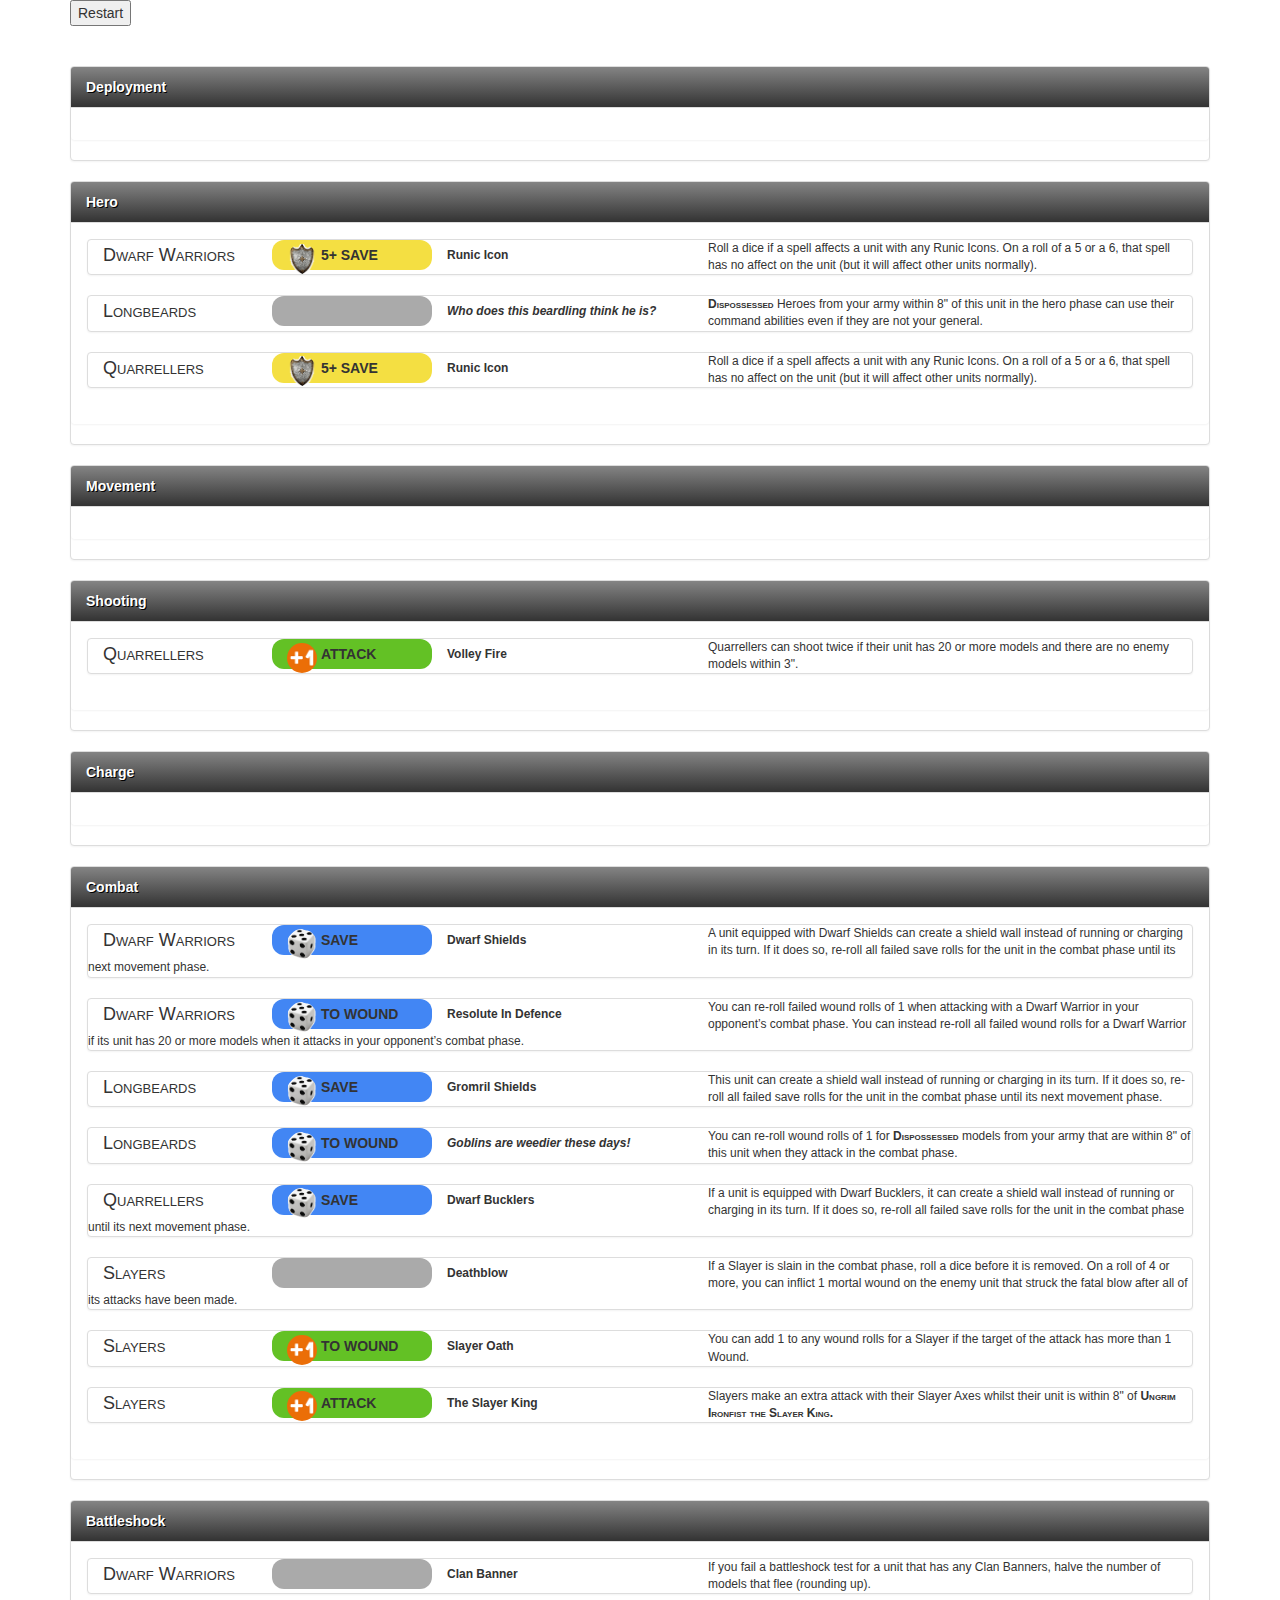
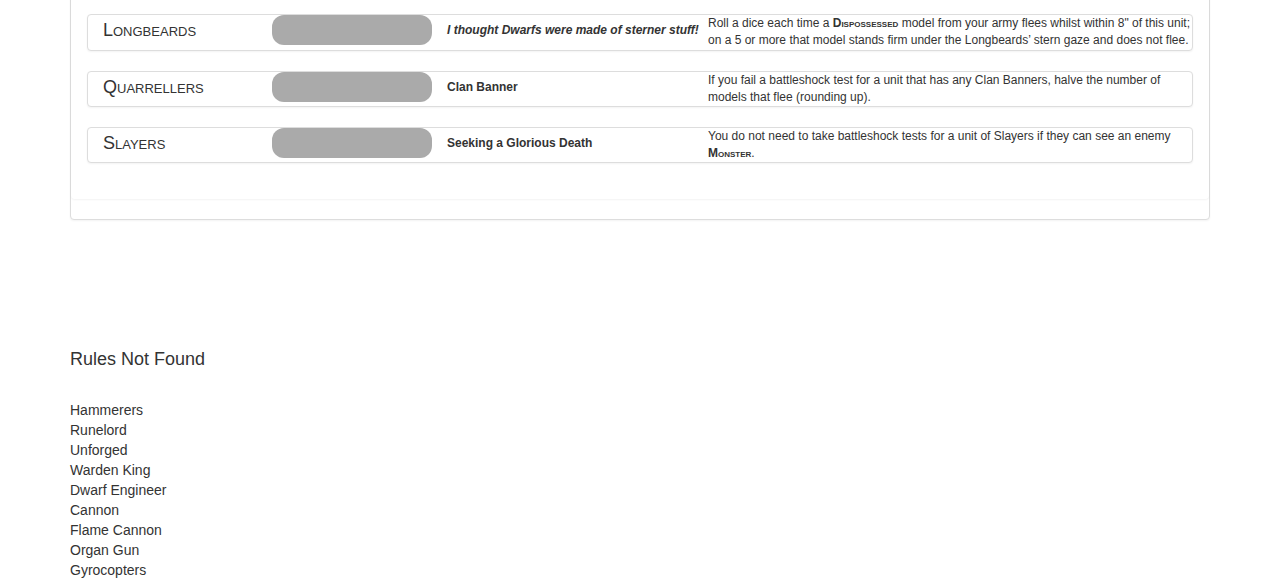
==== index.html @ 74fa249e "started work on bootstrap formatting" ====
<html>
<head>
	<title>AoS Rules Reminder</title>

<link rel="stylesheet" href="styles/main.css">

	<script src="scripts/main.js"></script>

	<script src="scripts/lzString/lz-string.min.js"></script>
	<script src="scripts/jquery-3.1.1.min.js"></script>
	<script src="scripts/bootstrap.min.js"></script>


	<link rel="stylesheet" href="styles/bootstrap.min.css">
	<link rel="stylesheet" href="styles/bootstrap-theme.min.css">

</head>

<body>

<div class="container">

	<div id='inputBox'>
		<div>Paste text here</div>
		<div><input type="text" id="text" /></div>
		<div><button id='go' onClick="go()">Go</button></div>
	</div>

	<div id='restartBox'>
		<div><button id='restart' onClick="restart()">Restart</button></div>
	</div>


	<div id='rules-container'>
		<span id="rules"></span>
	</div>

	<div id='missing-container'>
		<span id="missing"></span>
	</div>

	<div>
		<span id="debug"></span>
	</div>

</div>
<script type="text/javascript">

// $('#text').val('[base64]');

// $('#text').val('[base64]');

$('#text').val('[base64]');

go();
</script>

</body>
</html>
---- styles/main.css ----
body {
	/*background-image: linear-gradient(140deg, #eee, #ccc);*/
    font-family: "Roboto", sans-serif;
}

#restart {
	display: none;
}

.phase{
	/*background-color: #d9edf7 !important;*/
	background: -webkit-linear-gradient(#848484, #333333) !important;; /* For Safari 5.1 to 6.0 */
  	background: -o-linear-gradient(#848484, #333333) !important;; /* For Opera 11.1 to 12.0 */
  	background: -moz-linear-gradient(#848484, #333333) !important;; /* For Firefox 3.6 to 15 */
  	background: linear-gradient(#848484, #333333) !important;; /* Standard syntax */
    font-weight: bold !important;
    color: white !important;
    text-shadow: 1px 1px black;
}

#rules-container {
	padding-top: 40px;
	clear: both;
}

.rule {
	clear: both;
	min-height: 30px;
}

.unit-name {
	float: left;
	height: 30px;
	line-height: 30px;
	vertical-align: middle;
	font-size: 18px;
	font-variant: small-caps;
}

.rule-name {
	float: left;
	height: 30px;
	line-height: 30px;
	vertical-align: middle;
	font-size: 12px;
	font-weight: bold;
	padding-left: 10px;
	padding-right: 10px;
}

.icon {
	height : 30px;
	min-width: 160px;
	float: left;
}

.rounded-corners {
	border-radius: 12px;
}

.buff {
	background: #63c125;
}

.debuff {
	background: #ae0000;
}

.reroll {
	background: #4286f4;
}

.save {
	background: #f4df42;
}

.other {
	background: #aaa;
}

.icon-img {
	background-size: 30px;
    background-repeat: no-repeat;
    border-radius: 50%;
    height: 30px;
    width: 30px;
    display: inline-block;
    /*float: left;*/
}

.buff .icon-img {
	background-image: url("../images/buff.png");
}

.debuff .icon-img {
	background-image: url("../images/debuff.png");
}

.reroll .icon-img {
	background-image: url("../images/dice.png");
}

.save .icon-img {
	background-image: url("../images/shield.png");
}

.other .icon-img {
	/*background-image: url("../images/other.png");*/
}

.icon-text {
	font-weight: bold;
	height: 30px;
    line-height: 30px;
	vertical-align: middle;
    display: inline;
    /*padding-left: 4px; */
	/*color: white;*/
}

.description {
	font-size: 12px;
	/*line-height: 30px;*/
	/*vertical-align: middle;*/
}

#missing-container {
	padding-top: 100px;
}

.keyword {
	font-variant: small-caps;
	font-weight: bold;
}
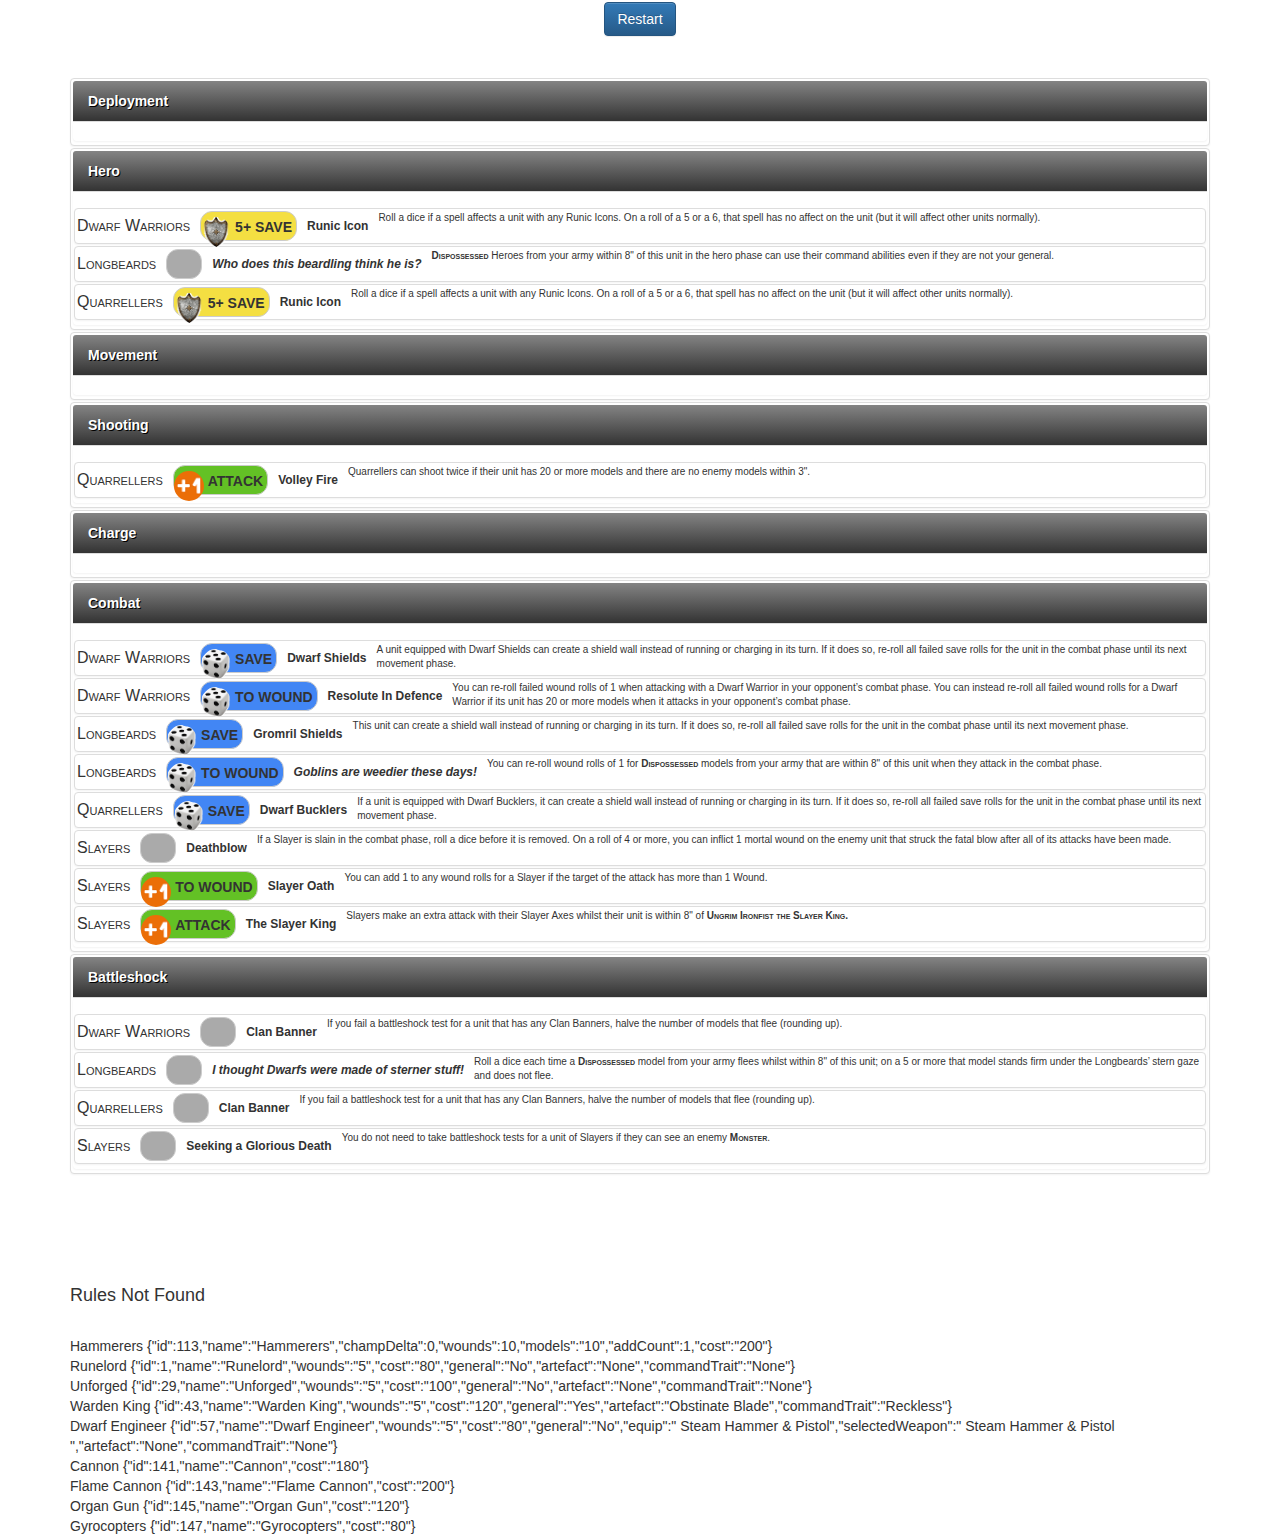
==== commit eae730a4: "more work on bootstrap" ====
--- a/index.html
+++ b/index.html
@@ -18,18 +18,19 @@
 
 <body>
 
-<div class="container">
-
+<div id="input-container">
 	<div id='inputBox'>
 		<div>Paste text here</div>
-		<div><input type="text" id="text" /></div>
-		<div><button id='go' onClick="go()">Go</button></div>
+		<div><textarea id="text" class='form-control' rows='4'></textarea></div>
+		<div><button id='go' class='btn btn-primary' onClick="go()">Go</button></div>
 	</div>
 
 	<div id='restartBox'>
-		<div><button id='restart' onClick="restart()">Restart</button></div>
+		<div class='text-center'><button id='restart' class='btn btn-primary' onClick="restart()">Restart</button></div>
 	</div>
+</div>
 
+<div class="container">
 
 	<div id='rules-container'>
 		<span id="rules"></span>
@@ -50,7 +51,7 @@
 
 // $('#text').val('[base64]');
 
-$('#text').val('[base64]');
+$('#text').val('[base64]');
 
 go();
 </script>
--- a/styles/main.css
+++ b/styles/main.css
@@ -4,7 +4,18 @@
     font-family: "Roboto", sans-serif;
 }
 
-#restart {
+#input-container {
+	width: 400px;
+    margin: auto;
+    padding: 2px;
+}
+
+#go {
+	float: right;
+    margin-top: 2px;
+}
+
+#restartBox {
 	display: none;
 }
 
@@ -24,23 +35,33 @@
 	clear: both;
 }
 
+.panel {
+	padding: 2px;
+	margin-bottom: 2px !important;
+}
+
+.panel-body {
+	padding-bottom: 2px !important;
+}
+
 .rule {
 	clear: both;
-	min-height: 30px;
+	/*min-height: 30px;*/
 }
 
 .unit-name {
 	float: left;
-	height: 30px;
+	/*height: 30px;*/
 	line-height: 30px;
 	vertical-align: middle;
-	font-size: 18px;
+	font-size: 16px;
 	font-variant: small-caps;
+	padding-right: 10px;
 }
 
 .rule-name {
 	float: left;
-	height: 30px;
+	/*height: 30px;*/
 	line-height: 30px;
 	vertical-align: middle;
 	font-size: 12px;
@@ -51,8 +72,10 @@
 
 .icon {
 	height : 30px;
-	min-width: 160px;
+	/*min-width: 100px;*/
 	float: left;
+	padding-right: 4px;
+	border: 1px solid #ccc;
 }
 
 .rounded-corners {
@@ -112,17 +135,18 @@
 .icon-text {
 	font-weight: bold;
 	height: 30px;
-    line-height: 30px;
+    line-height: 30px;`
 	vertical-align: middle;
     display: inline;
-    /*padding-left: 4px; */
-	/*color: white;*/
 }
 
-.description {
-	font-size: 12px;
+.description-container {
+	font-size: 10px;
+	vertical-align: center;
 	/*line-height: 30px;*/
-	/*vertical-align: middle;*/
+}
+
+.description-container .description {
 }
 
 #missing-container {
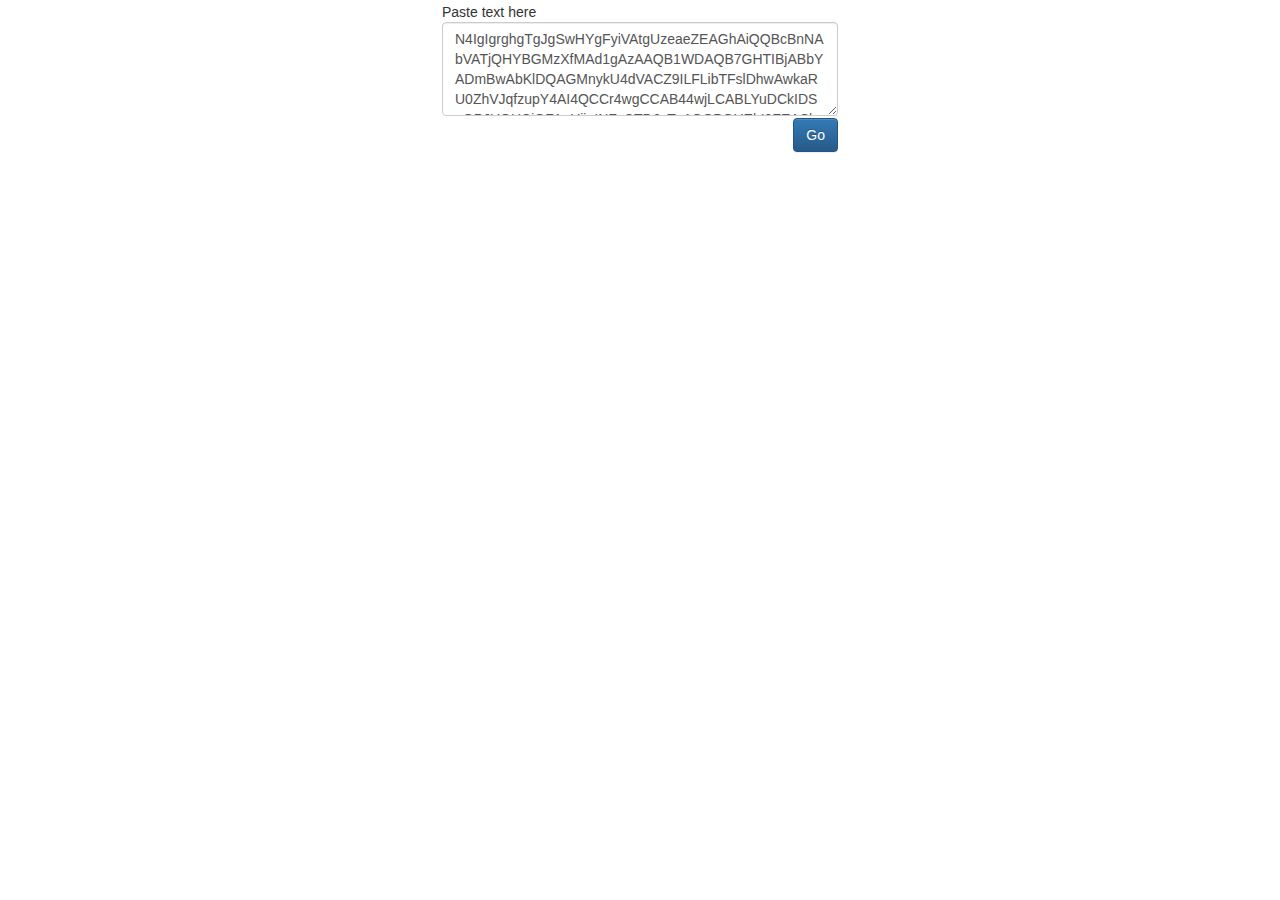
==== commit 2388cf3c: "added different fornatting for printing" ====
--- a/index.html
+++ b/index.html
@@ -1,14 +1,16 @@
 <html>
 <head>
-	<title>AoS Rules Reminder</title>
+	<title>AoS Rules Cheat Sheet</title>
 
 <link rel="stylesheet" href="styles/main.css">
+<link rel="stylesheet" href="styles/print.css">
 
 	<script src="scripts/main.js"></script>
 
 	<script src="scripts/lzString/lz-string.min.js"></script>
 	<script src="scripts/jquery-3.1.1.min.js"></script>
 	<script src="scripts/bootstrap.min.js"></script>
+	<script src="scripts/printThis.js"></script>
 
 
 	<link rel="stylesheet" href="styles/bootstrap.min.css">
@@ -26,7 +28,10 @@
 	</div>
 
 	<div id='restartBox'>
-		<div class='text-center'><button id='restart' class='btn btn-primary' onClick="restart()">Restart</button></div>
+		<div class='text-center'>
+		<button id='restart' class='btn btn-primary' onClick="restart()">Restart</button>
+		<button id='print' class='btn btn-primary' onClick="displayPrintable()">Print</button>
+		</div>
 	</div>
 </div>
 
@@ -45,6 +50,24 @@
 	</div>
 
 </div>
+
+<div class="modal fade bs-example-modal-lg" id="printModal" tabindex="-1" role="dialog">
+	<!-- <div class='print'> -->
+	  <div class="modal-dialog modal-lg">
+	    <div class="modal-content">
+			<div class="modal-header" style="background-color: brown; color: white">
+			    <button type="button" class="close" data-dismiss="modal" aria-label="Close"><span aria-hidden="true">&times;</span></button>
+			    <h4 class="modal-title" id="myModalLabel">Cheat Sheat</h4>
+			</div>
+	   		<div class="modal-body" id='print-container'>
+	       		<span id="printableRules" class='print'></span>
+	       		<button type="button" class="btn btn-default" style="margin-top:5px" onclick="print()">Print</button>
+	       	</div>
+	    </div>
+	  <!-- </div> -->
+	  </div>
+	</div>
+
 <script type="text/javascript">
 
 // $('#text').val('[base64]');
@@ -53,7 +76,7 @@
 
 $('#text').val('[base64]');
 
-go();
+// go();
 </script>
 
 </body>
--- a/styles/main.css
+++ b/styles/main.css
@@ -78,6 +78,16 @@
 	border: 1px solid #ccc;
 }
 
+.checkbox-container {
+	height: 30px;
+	float : left;
+	/*border: 1px solid #ccc;*/
+	/*border-radius: 2px;*/
+	padding-right: 4px;
+	line-height: 30px;
+	vertical-align: center;
+}
+
 .rounded-corners {
 	border-radius: 12px;
 }
@@ -99,7 +109,7 @@
 }
 
 .other {
-	background: #aaa;
+	display : none;
 }
 
 .icon-img {
@@ -109,6 +119,7 @@
     height: 30px;
     width: 30px;
     display: inline-block;
+    color: transparent;
     /*float: left;*/
 }
 
@@ -128,9 +139,6 @@
 	background-image: url("../images/shield.png");
 }
 
-.other .icon-img {
-	/*background-image: url("../images/other.png");*/
-}
 
 .icon-text {
 	font-weight: bold;
@@ -157,3 +165,4 @@
 	font-variant: small-caps;
 	font-weight: bold;
 }
+
--- a/styles/print.css
+++ b/styles/print.css
@@ -0,0 +1,36 @@
+.print .panel-heading {
+	background: transparent !important;
+	color: black !important;
+	font-size: 20px;
+	text-shadow: none !important;
+}
+
+.print .checkbox-container {
+	display: none;
+}
+
+.print .icon {
+	background: white;
+	border: none;
+	padding-right: 10px;
+}
+
+.print .icon-img {
+	color: inherit;
+	font-weight: bold;
+	/*font-size: 20px;*/
+	background: transparent;
+	width: 16px;
+}
+
+.print .reroll .icon-img {
+	font-size: 24px;
+}
+
+.print .save .icon-img {
+	width: 0px;
+}
+
+.print .rule-name {
+	display: none;
+}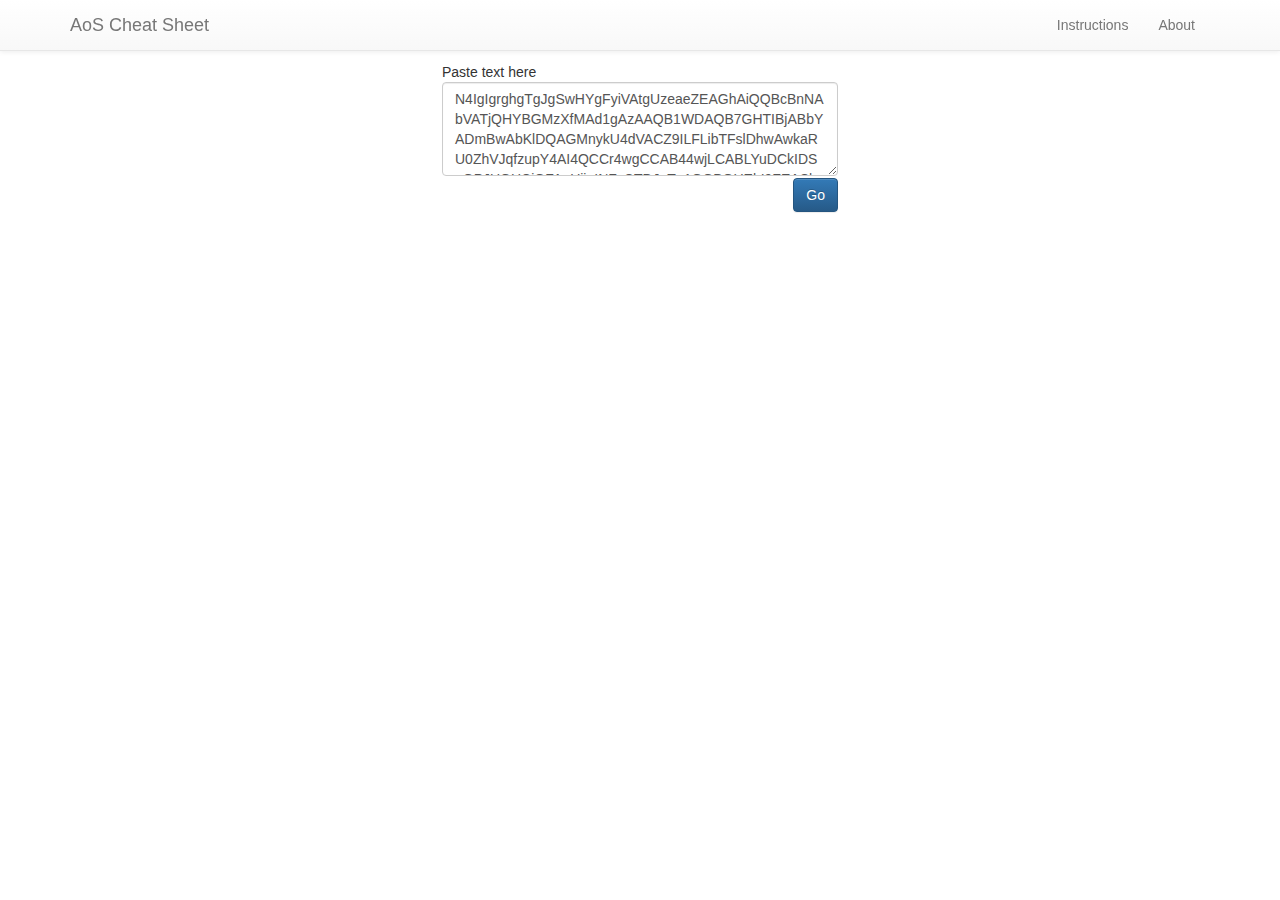
==== commit 000d725e: "added nav bar and json builder page" ====
--- a/index.html
+++ b/index.html
@@ -20,6 +20,19 @@
 
 <body>
 
+<!-- navbar -->
+
+<nav class="navbar navbar-default navbar-fixed-top">
+	<div class="container navbar-container">
+	<span class="navbar-brand" >AoS Cheat Sheet</span>
+		<ul class="nav navbar-nav pull-right">
+			<li><a href="#" onClick='instructions()'>Instructions</a></li>
+			<li><a href="#" onClick='about()'>About</a></li>
+		</ul>
+	</div>
+</nav>
+
+<!-- input buttons -->
 <div id="input-container">
 	<div id='inputBox'>
 		<div>Paste text here</div>
@@ -35,6 +48,7 @@
 	</div>
 </div>
 
+<!-- main page -->
 <div class="container">
 
 	<div id='rules-container'>
@@ -68,6 +82,48 @@
 	  </div>
 	</div>
 
+
+	<div class="modal fade bs-example-modal-lg" id="instructionsModal" tabindex="-1" role="dialog">
+	  <div class="modal-dialog modal-lg">
+	    <div class="modal-content">
+			<div class="modal-header" style="background-color: brown; color: white">
+			    <button type="button" class="close" data-dismiss="modal" aria-label="Close"><span aria-hidden="true">&times;</span></button>
+			    <h4 class="modal-title" id="myModalLabel">Instructions</h4>
+			</div>
+	   		<div class="modal-body">
+				<p>To get your army list, create one on www.scrollbuilder.com, click Share Army, copy the link. Paste the link into your browser and it should take you to scrollbuilder.com/?xxx where xxx is a load of random letters. Copy the random letters (everything after the ?) and paste into the text box on this page.</p>
+
+				<p class='alert alert-danger'><b>Note:</b> I have only typed up rules for a few units so far, so you'll probably get an error message saying file not found for x army, or a list at the bottom of the page with all the units in your army that don't have rules yet. If you don't want to wait for me to add all the rules, you could help by adding a few yourself. No programming ability required. Email me to find out how. <a href='mailto:aoscheatsheet@gmail.com' class='alert-link'>aoscheatsheet@gmail.com</a></p>
+
+				<p>All rules for a unit will be displayed; click on the check box on the left of the rule to exclude it from the list of rules to be printed. (For example if the rule applies to units of 20 models or more, and your unit only has 10 models)</p>
+
+				<p>Click the Print button to display a preview of the printout.</p>
+
+				<p>Click the Print button on the preview page to print.</p>
+	       	</div>
+	    </div>
+	  </div>
+	</div>
+
+	<div class="modal fade bs-example-modal-sm" id="aboutModal" tabindex="-1" role="dialog">
+	  <div class="modal-dialog modal-sm">
+	    <div class="modal-content">
+			<div class="modal-header" style="background-color: brown; color: white">
+			    <button type="button" class="close" data-dismiss="modal" aria-label="Close"><span aria-hidden="true">&times;</span></button>
+			    <h4 class="modal-title" id="myModalLabel">About</h4>
+			</div>
+	   		<div class="modal-body">
+				<p>
+	   			This site was inspired by a forum post about some sort of cheat sheet to help remember to use all your rules. As a forgetful man, and a programmer, it seemed an obvious project to learn how to build a website.</p>
+
+	   			<p>I'm not a professional web designer though, so any thoughts, comments, suggestions, bugs, etc. are welcome. Please get in touch <a href='mailto:aoscheatsheet@gmail.com'>aoscheatsheet@gmail.com</a></p>
+
+	       	</div>
+	    </div>
+	  </div>
+	</div>
+
+
 <script type="text/javascript">
 
 // $('#text').val('[base64]');
--- a/styles/main.css
+++ b/styles/main.css
@@ -1,7 +1,7 @@
 
 body {
-	/*background-image: linear-gradient(140deg, #eee, #ccc);*/
     font-family: "Roboto", sans-serif;
+    padding-top: 60px;
 }
 
 #input-container {
@@ -20,7 +20,6 @@
 }
 
 .phase{
-	/*background-color: #d9edf7 !important;*/
 	background: -webkit-linear-gradient(#848484, #333333) !important;; /* For Safari 5.1 to 6.0 */
   	background: -o-linear-gradient(#848484, #333333) !important;; /* For Opera 11.1 to 12.0 */
   	background: -moz-linear-gradient(#848484, #333333) !important;; /* For Firefox 3.6 to 15 */
@@ -46,12 +45,10 @@
 
 .rule {
 	clear: both;
-	/*min-height: 30px;*/
 }
 
 .unit-name {
 	float: left;
-	/*height: 30px;*/
 	line-height: 30px;
 	vertical-align: middle;
 	font-size: 16px;
@@ -61,7 +58,6 @@
 
 .rule-name {
 	float: left;
-	/*height: 30px;*/
 	line-height: 30px;
 	vertical-align: middle;
 	font-size: 12px;
@@ -72,7 +68,6 @@
 
 .icon {
 	height : 30px;
-	/*min-width: 100px;*/
 	float: left;
 	padding-right: 4px;
 	border: 1px solid #ccc;
@@ -81,8 +76,6 @@
 .checkbox-container {
 	height: 30px;
 	float : left;
-	/*border: 1px solid #ccc;*/
-	/*border-radius: 2px;*/
 	padding-right: 4px;
 	line-height: 30px;
 	vertical-align: center;
@@ -120,7 +113,6 @@
     width: 30px;
     display: inline-block;
     color: transparent;
-    /*float: left;*/
 }
 
 .buff .icon-img {
@@ -151,7 +143,6 @@
 .description-container {
 	font-size: 10px;
 	vertical-align: center;
-	/*line-height: 30px;*/
 }
 
 .description-container .description {
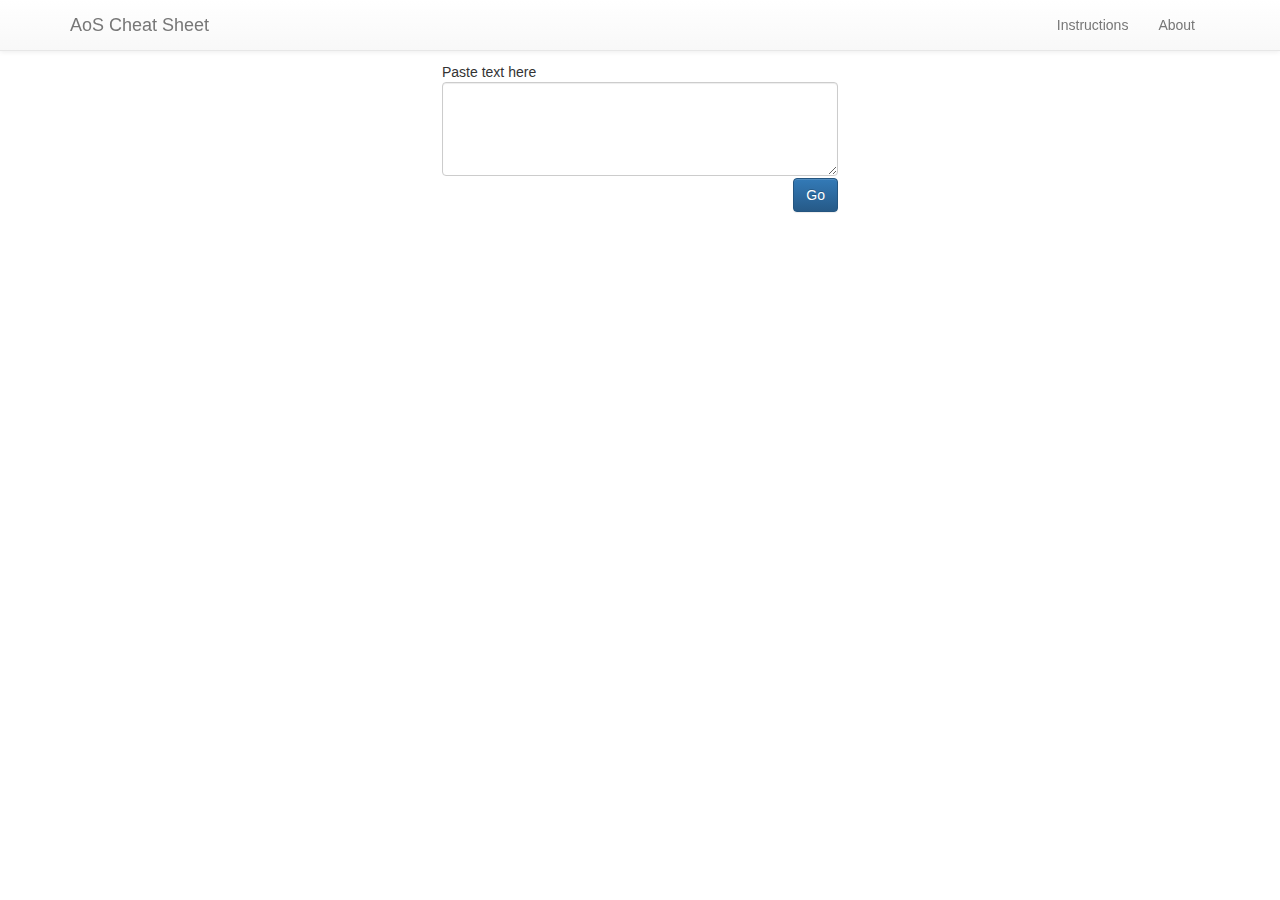
==== commit 63629f19: "load army from url" ====
--- a/index.html
+++ b/index.html
@@ -18,7 +18,7 @@
 
 </head>
 
-<body>
+<body onLoad="loadArmyFromURL()">
 
 <!-- navbar -->
 
@@ -93,7 +93,7 @@
 	   		<div class="modal-body">
 				<p>To get your army list, create one on www.scrollbuilder.com, click Share Army, copy the link. Paste the link into your browser and it should take you to scrollbuilder.com/?xxx where xxx is a load of random letters. Copy the random letters (everything after the ?) and paste into the text box on this page.</p>
 
-				<p class='alert alert-danger'><b>Note:</b> I have only typed up rules for a few units so far, so you'll probably get an error message saying file not found for x army, or a list at the bottom of the page with all the units in your army that don't have rules yet. If you don't want to wait for me to add all the rules, you could help by adding a few yourself. No programming ability required. Email me to find out how. <a href='mailto:aoscheatsheet@gmail.com' class='alert-link'>aoscheatsheet@gmail.com</a></p>
+				<p class='alert alert-danger'><b>Note:</b> I have only typed up rules for a few units so far, so you'll probably get an error message saying file not found for x army, or a list at the bottom of the page with all the units in your army that don't have rules yet. If you don't want to wait for me to add all the rules, you could help by adding a few yourself. No programming ability required. Email me to find out how. <span class='alert-link'>aoscheatsheet@gmail.com</span></p>
 
 				<p>All rules for a unit will be displayed; click on the check box on the left of the rule to exclude it from the list of rules to be printed. (For example if the rule applies to units of 20 models or more, and your unit only has 10 models)</p>
 
@@ -116,7 +116,7 @@
 				<p>
 	   			This site was inspired by a forum post about some sort of cheat sheet to help remember to use all your rules. As a forgetful man, and a programmer, it seemed an obvious project to learn how to build a website.</p>
 
-	   			<p>I'm not a professional web designer though, so any thoughts, comments, suggestions, bugs, etc. are welcome. Please get in touch <a href='mailto:aoscheatsheet@gmail.com'>aoscheatsheet@gmail.com</a></p>
+	   			<p>I'm not a professional web designer though, so any thoughts, comments, suggestions, bugs, etc. are welcome. Please get in touch <b>aoscheatsheet@gmail.com</b></p>
 
 	       	</div>
 	    </div>
@@ -130,7 +130,7 @@
 
 // $('#text').val('[base64]');
 
-$('#text').val('[base64]');
+// $('#text').val('[base64]');
 
 // go();
 </script>
--- a/styles/main.css
+++ b/styles/main.css
@@ -102,6 +102,10 @@
 }
 
 .other {
+	background: #eee;
+}
+
+.other-empty {
 	display : none;
 }
 
@@ -131,6 +135,9 @@
 	background-image: url("../images/shield.png");
 }
 
+.other .icon-img {
+	width: 1px;
+}
 
 .icon-text {
 	font-weight: bold;
